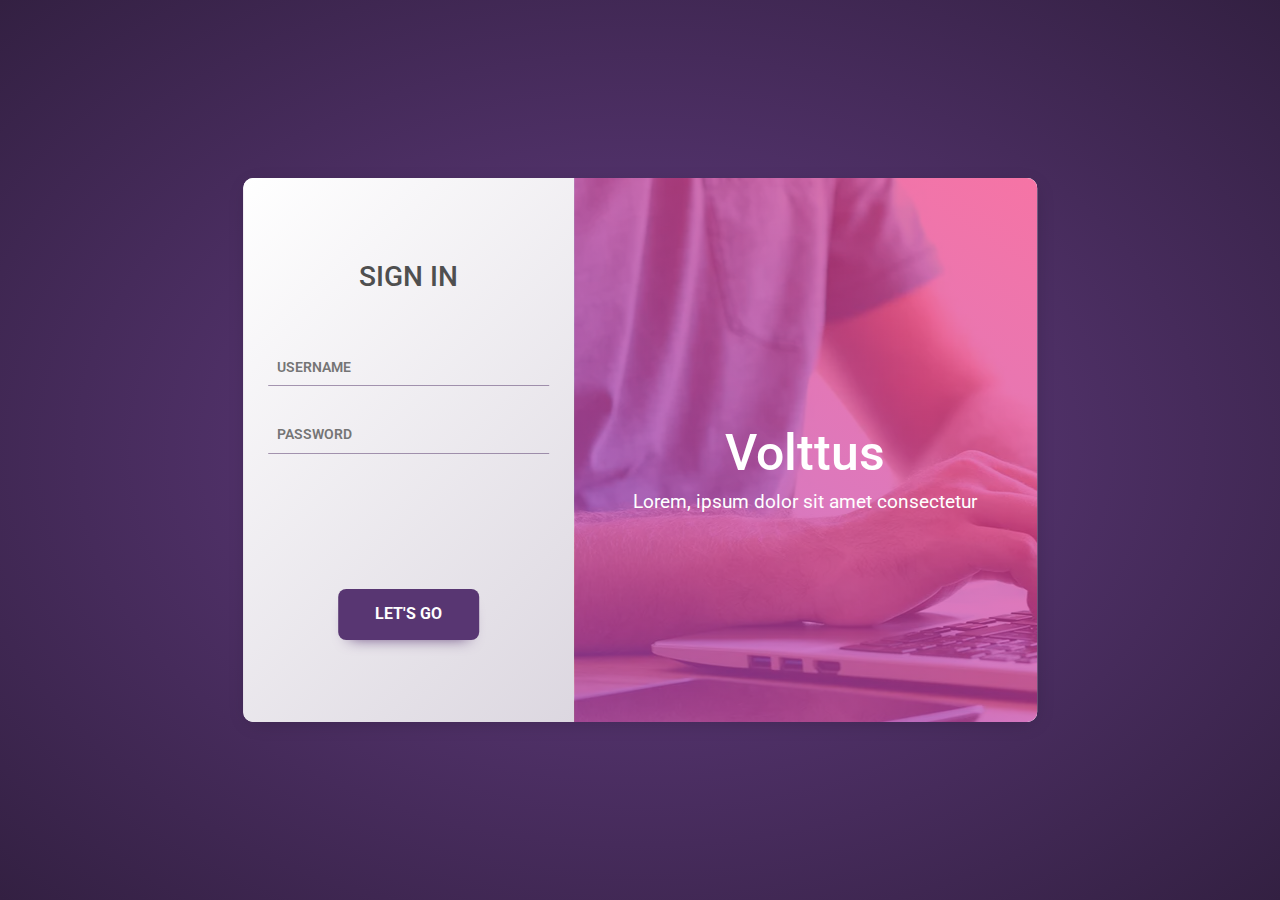
==== index.html @ d5151931 "first commit" ====
<!DOCTYPE html>
<html lang="en">

<head>
  <meta charset="UTF-8" />
  <meta name="viewport" content="width=device-width, initial-scale=1, shrink-to-fit=no" />
  <meta http-equiv="x-ua-compatible" content="ie=edge" />
  <title>Volttus integration test</title>
  <!-- MDB icon -->
  <link rel="icon" href="img/mdb-favicon.ico" type="image/x-icon" />
  <!-- Font Awesome -->
  <link rel="stylesheet" href="https://cdnjs.cloudflare.com/ajax/libs/font-awesome/6.0.0/css/all.min.css" />
  <!-- Google Fonts Roboto -->
  <link rel="stylesheet" href="https://fonts.googleapis.com/css2?family=Roboto:wght@300;400;500;700;900&display=swap" />
  <!-- MDB -->
  <link rel="stylesheet" href="css/mdb.min.css" />

  <link href="css/mermaid.min.css" rel="stylesheet" />
  <link href="css/styles.css" rel="stylesheet" />
  <script src="js/gridjs.umd.js"></script>

</head>

<body>
  <!-- Start your project here-->
  <div class="container-fluid no-padding">

    <section class="login">

      <div class="row">
        <div class="d-sm-none img-center">
          <img src="img/logo.png" alt="" class="img-size">
        </div>
        <div class="login_box no-padding">
        
          <!-- <div class="left"> -->
          <div class="col-sm-5 left">
            <div class="contact">

             
              <form action="" onsubmit="return false">
                <h3>SIGN IN</h3>
                <input type="text" placeholder="USERNAME">
                <input type="text" placeholder="PASSWORD">
                <button id="login-btn" class="submit-btn">LET'S GO</button>

              </form>
            </div>
          </div>
          <!-- </div> -->
          <!-- <div class="right"> -->
          <div class="col-sm-7 right d-none  d-sm-block">
            <div class="right-text">
              <h2>Volttus</h2>
              
              <h5>Lorem, ipsum dolor sit amet consectetur </h5>
            </div>
          </div>

          <!-- </div> -->
        </div>
      </div>

    </section>


    <!-- 
    <div class="d-flex justify-content-center align-items-center" style="height: 100vh">
      <div class="text-center">
        <img class="mb-4" src="https://mdbootstrap.com/img/logo/mdb-transparent-250px.png"
          style="width: 250px; height: 90px" />
        <h5 class="mb-3">Thank you for using our product. We're glad you're with us.</h5>
        <p class="mb-3">MDB Team</p>
        <a class="btn btn-primary btn-lg" href="https://mdbootstrap.com/docs/standard/getting-started/" target="_blank"
          role="button">Start MDB tutorial</a>

          <div id="wrapper"></div>
      </div>

      -->


  </div>

  <!-- End your project here-->

  <!-- MDB -->
  <script type="text/javascript" src="js/mdb.min.js"></script>


  <!-- Custom scripts -->

  <script type="text/javascript" src="js/main.js"></script>

  <script type="text/javascript">
    document.addEventListener("DOMContentLoaded", initializing, false);
  </script>

</body>

</html>
---- css/mermaid.min.css ----
.gridjs-footer button,.gridjs-head button{background-color:transparent;background-image:none;border:none;cursor:pointer;margin:0;outline:none;padding:0}.gridjs-temp{position:relative}.gridjs-head{margin-bottom:5px;padding:5px 1px;width:100%}.gridjs-head:after{clear:both;content:"";display:block}.gridjs-head:empty{border:none;padding:0}.gridjs-container{color:#000;display:inline-block;overflow:hidden;padding:2px;position:relative;z-index:0}.gridjs-footer{background-color:#fff;border-bottom-width:1px;border-color:#e5e7eb;border-radius:0 0 8px 8px;border-top:1px solid #e5e7eb;box-shadow:0 1px 3px 0 rgba(0,0,0,.1),0 1px 2px 0 rgba(0,0,0,.26);display:block;padding:12px 24px;position:relative;width:100%;z-index:5}.gridjs-footer:empty{border:none;padding:0}input.gridjs-input{-webkit-appearance:none;-moz-appearance:none;appearance:none;background-color:#fff;border:1px solid #d2d6dc;border-radius:5px;font-size:14px;line-height:1.45;outline:none;padding:10px 13px}input.gridjs-input:focus{border-color:#9bc2f7;box-shadow:0 0 0 3px rgba(149,189,243,.5)}.gridjs-pagination{color:#3d4044}.gridjs-pagination:after{clear:both;content:"";display:block}.gridjs-pagination .gridjs-summary{float:left;margin-top:5px}.gridjs-pagination .gridjs-pages{float:right}.gridjs-pagination .gridjs-pages button{background-color:#fff;border:1px solid #d2d6dc;border-right:none;outline:none;padding:5px 14px;-webkit-user-select:none;-moz-user-select:none;user-select:none}.gridjs-pagination .gridjs-pages button:focus{border-right:1px solid #d2d6dc;box-shadow:0 0 0 2px rgba(149,189,243,.5);margin-right:-1px;position:relative}.gridjs-pagination .gridjs-pages button:hover{background-color:#f7f7f7;color:#3c4257;outline:none}.gridjs-pagination .gridjs-pages button:disabled,.gridjs-pagination .gridjs-pages button:hover:disabled,.gridjs-pagination .gridjs-pages button[disabled]{background-color:#fff;color:#6b7280;cursor:default}.gridjs-pagination .gridjs-pages button.gridjs-spread{background-color:#fff;box-shadow:none;cursor:default}.gridjs-pagination .gridjs-pages button.gridjs-currentPage{background-color:#f7f7f7;font-weight:700}.gridjs-pagination .gridjs-pages button:last-child{border-bottom-right-radius:6px;border-right:1px solid #d2d6dc;border-top-right-radius:6px}.gridjs-pagination .gridjs-pages button:first-child{border-bottom-left-radius:6px;border-top-left-radius:6px}.gridjs-pagination .gridjs-pages button:last-child:focus{margin-right:0}button.gridjs-sort{background-color:transparent;background-position-x:center;background-repeat:no-repeat;background-size:contain;border:none;cursor:pointer;float:right;height:24px;margin:0;outline:none;padding:0;width:13px}button.gridjs-sort-neutral{background-image:url("[data-uri]");background-position-y:center;opacity:.3}button.gridjs-sort-asc{background-image:url("[data-uri]");background-position-y:35%;background-size:10px}button.gridjs-sort-desc{background-image:url("[data-uri]");background-position-y:65%;background-size:10px}button.gridjs-sort:focus{outline:none}table.gridjs-table{border-collapse:collapse;display:table;margin:0;max-width:100%;overflow:auto;padding:0;table-layout:fixed;text-align:left;width:100%}.gridjs-tbody,td.gridjs-td{background-color:#fff}td.gridjs-td{border:1px solid #e5e7eb;box-sizing:content-box;padding:12px 24px}td.gridjs-td:first-child{border-left:none}td.gridjs-td:last-child{border-right:none}td.gridjs-message{text-align:center}th.gridjs-th{background-color:#f9fafb;border:1px solid #e5e7eb;border-top:none;box-sizing:border-box;color:#6b7280;outline:none;padding:14px 24px;position:relative;-webkit-user-select:none;-moz-user-select:none;user-select:none;vertical-align:middle;white-space:nowrap}th.gridjs-th .gridjs-th-content{float:left;overflow:hidden;text-overflow:ellipsis;width:100%}th.gridjs-th-sort{cursor:pointer}th.gridjs-th-sort .gridjs-th-content{width:calc(100% - 15px)}th.gridjs-th-sort:focus,th.gridjs-th-sort:hover{background-color:#e5e7eb}th.gridjs-th-fixed{box-shadow:0 1px 0 0 #e5e7eb;position:sticky}@supports (-moz-appearance:none){th.gridjs-th-fixed{box-shadow:0 0 0 1px #e5e7eb}}th.gridjs-th:first-child{border-left:none}th.gridjs-th:last-child{border-right:none}.gridjs-tr{border:none}.gridjs-tr-selected td{background-color:#ebf5ff}.gridjs-tr:last-child td{border-bottom:0}.gridjs *,.gridjs :after,.gridjs :before{box-sizing:border-box}.gridjs-wrapper{-webkit-font-smoothing:antialiased;-moz-osx-font-smoothing:grayscale;border-color:#e5e7eb;border-radius:8px 8px 0 0;border-top-width:1px;box-shadow:0 1px 3px 0 rgba(0,0,0,.1),0 1px 2px 0 rgba(0,0,0,.26);display:block;overflow:auto;position:relative;width:100%;z-index:1}.gridjs-wrapper:nth-last-of-type(2){border-bottom-width:1px;border-radius:8px}.gridjs-search{float:left}.gridjs-search-input{width:250px}.gridjs-loading-bar{background-color:#fff;opacity:.5;z-index:10}.gridjs-loading-bar,.gridjs-loading-bar:after{bottom:0;left:0;position:absolute;right:0;top:0}.gridjs-loading-bar:after{animation:shimmer 2s infinite;background-image:linear-gradient(90deg,hsla(0,0%,80%,0),hsla(0,0%,80%,.2) 20%,hsla(0,0%,80%,.5) 60%,hsla(0,0%,80%,0));content:"";transform:translateX(-100%)}@keyframes shimmer{to{transform:translateX(100%)}}.gridjs-td .gridjs-checkbox{cursor:pointer;display:block;margin:auto}.gridjs-resizable{bottom:0;position:absolute;right:0;top:0;width:5px}.gridjs-resizable:hover{background-color:#9bc2f7;cursor:ew-resize}
---- css/styles.css ----
img{
	width: 100%;
}

.login {
    height: 100vh;
    width: 100%;
    background: radial-gradient(#653d84, #332042);
    position: relative;
}

.no-padding {
    padding: 0px;
}


.login_box {
    width: 62vw;
    height: 34rem;
    position: absolute;
    top: 50%;
    left: 50%;
    transform: translate(-50%,-50%);
    background: #fff;
    border-radius: 10px;
    box-shadow: 1px 4px 22px -8px #0004;
    display: flex;
    overflow: hidden;
}

@media (max-width: 640px) {
    .login_box {
       width: 89vw;
       height: 29rem;
    }
}



.login_box .left{
   /* width: 41%;  */
  height: 100%;
  padding: 25px 25px;
  
}
.login_box .right{
  /* width: 59%; */
  height: 100%  
}


.left .contact{
	display: flex;
    align-items: center;
    justify-content: center;
    align-self: center;
    height: 100%;
    /* width: 73%; */
    margin: auto;
}

.left h3{
  text-align: center;
  margin-bottom: 40px;
}

.left input {
    border: none;
    width: 80%;
    margin: 15px 0px;
    border-bottom: 1px solid #4f30677d;
    padding: 7px 9px;
    width: 100%;
    overflow: hidden;
    background: transparent;
    font-weight: 600;
    font-size: 14px;
}
.left{
	background: linear-gradient(-45deg, #dcd7e0, #fff);
}

.submit-btn {
    border: none;
    padding: 0.8rem 2.3rem;
    border-radius: 8px;
    display: block;
    margin: auto;
    margin-top: 120px;
    background: #583672;
    color: #fff;
    font-weight: bold;
    -webkit-box-shadow: 0px 9px 15px -11px rgba(88,54,114,1);
    -moz-box-shadow: 0px 9px 15px -11px rgba(88,54,114,1);
    box-shadow: 0px 9px 15px -11px rgba(88,54,114,1);
}



.right {
	background: linear-gradient(212.38deg, rgba(242, 57, 127, 0.7) 0%, rgba(175, 70, 189, 0.71) 100%),
    url('../img/main.jpg');
	color: #fff;
	position: relative;
}

.right .right-text{
  height: 100%;
  position: relative;
  transform: translate(0%, 45%);
}
.right-text h2{
  display: block;
  width: 100%;
  text-align: center;
  font-size: 50px;
  font-weight: 500;
}
.right-text h5{
  display: block;
  width: 100%;
  text-align: center;
  font-size: 19px;
  font-weight: 400;
}

.right .right-inductor{
  position: absolute;
  width: 70px;
  height: 7px;
  background: #fff0;
  left: 50%;
  bottom: 70px;
  transform: translate(-50%, 0%);
}
.top_link img {
    width: 28px;
    padding-right: 7px;
    margin-top: -3px;
}

.img-size {
    width: 55vw;
}

.img-center {
    display: flex;
  align-items: center;
  justify-content: center;
  margin-top: 10px;
}
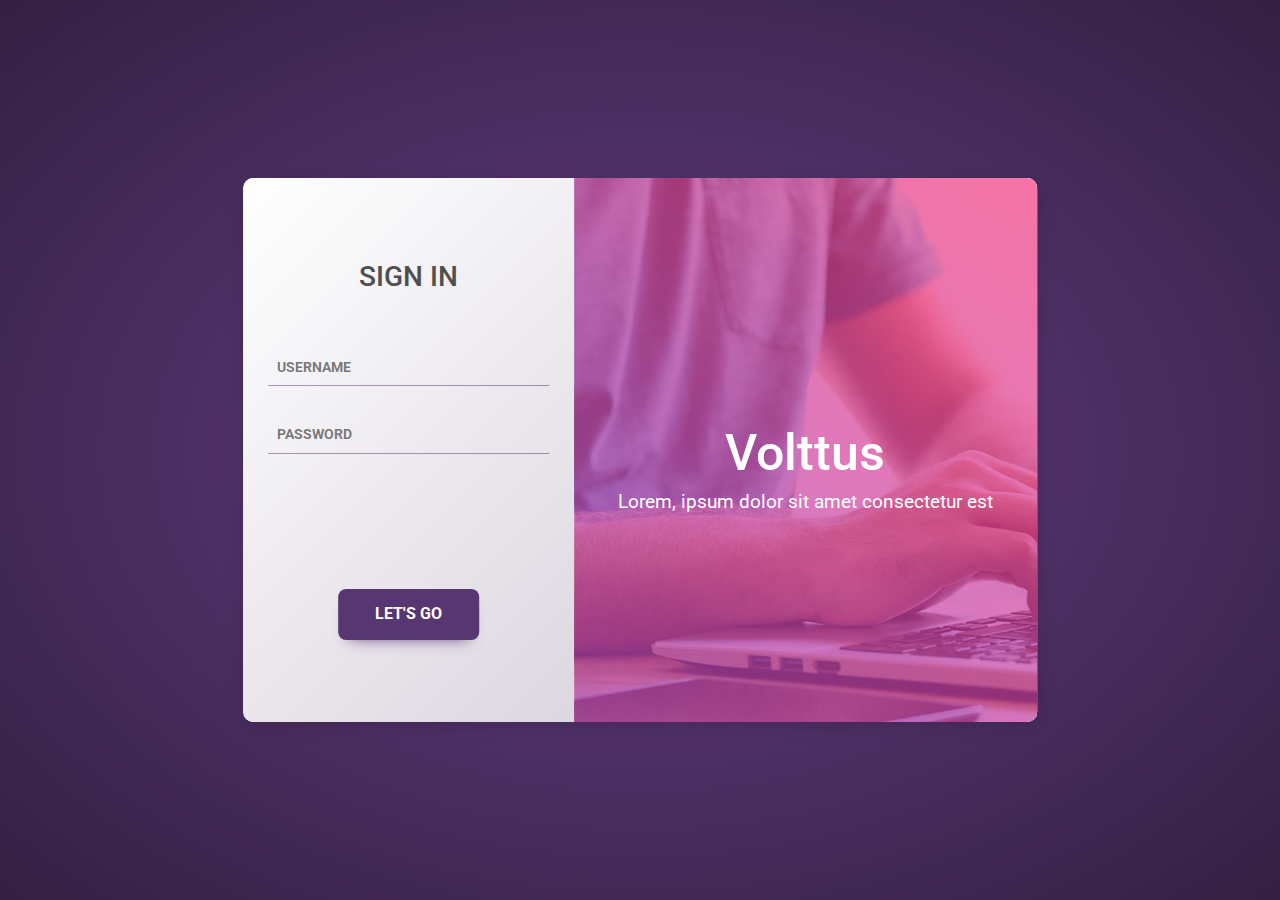
==== commit adc2e896: "eliminating src" ====
--- a/index.html
+++ b/index.html
@@ -53,7 +53,7 @@
             <div class="right-text">
               <h2>Volttus</h2>
               
-              <h5>Lorem, ipsum dolor sit amet consectetur </h5>
+              <h5>Lorem, ipsum dolor sit amet consectetur est </h5>
             </div>
           </div>
 
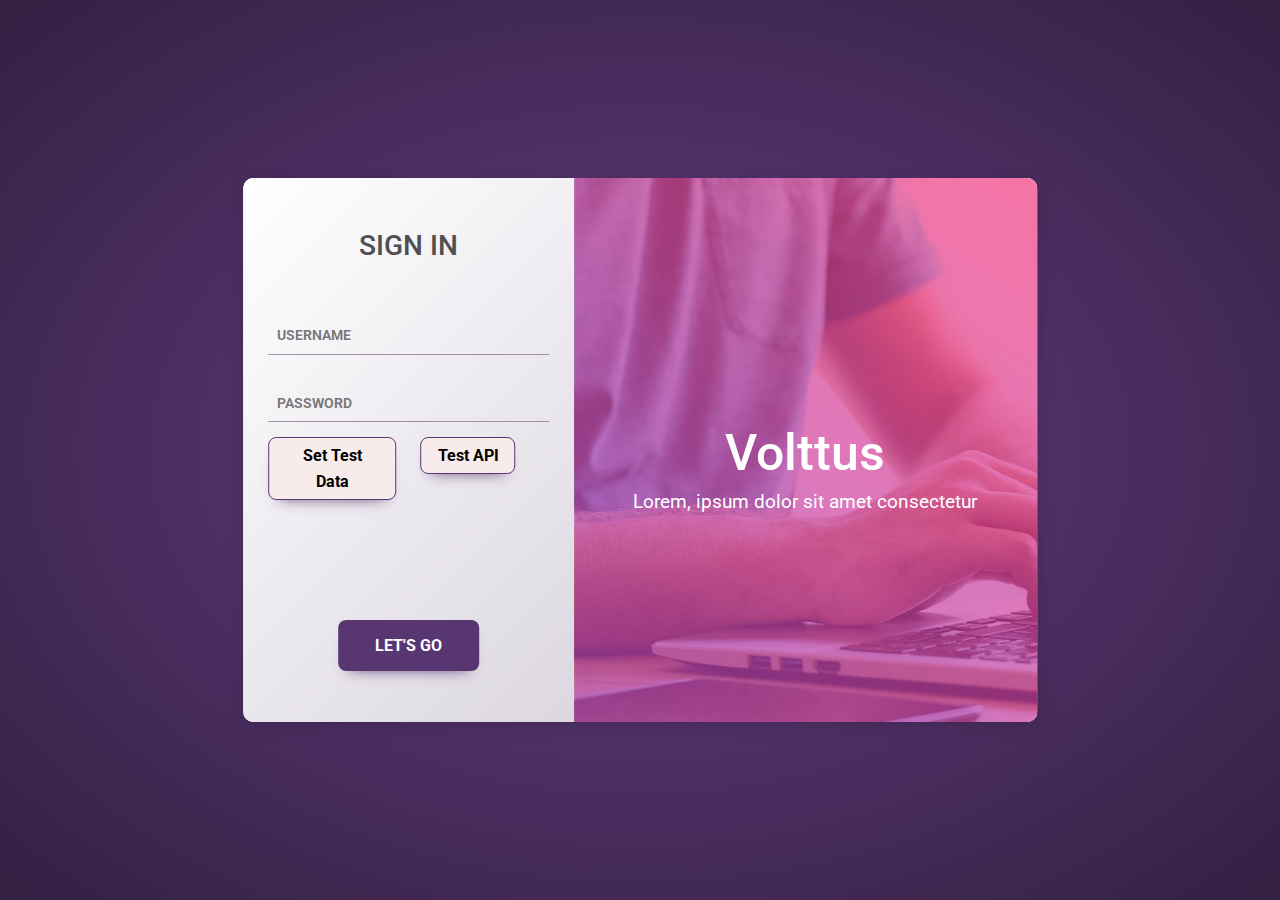
==== commit f94c8a7f: "testing redirection to url" ====
--- a/index.html
+++ b/index.html
@@ -19,6 +19,8 @@
   <link href="css/styles.css" rel="stylesheet" />
   <script src="js/gridjs.umd.js"></script>
 
+
+
 </head>
 
 <body>
@@ -32,19 +34,28 @@
           <img src="img/logo.png" alt="" class="img-size">
         </div>
         <div class="login_box no-padding">
-        
+
           <!-- <div class="left"> -->
           <div class="col-sm-5 left">
             <div class="contact">
 
-             
               <form action="" onsubmit="return false">
                 <h3>SIGN IN</h3>
-                <input type="text" placeholder="USERNAME">
-                <input type="text" placeholder="PASSWORD">
+
+
+                <input type="text" placeholder="USERNAME" id="usr">
+                <input type="password" placeholder="PASSWORD" id="pass">
+                <div class="row">
+                  <div class="col"><button id="test-data-btn"  >Set Test Data</button></div>
+                  <div class="col"><button id="test-api-btn"  >Test API</button></div>
+
+                </div>
+
+                
+
                 <button id="login-btn" class="submit-btn">LET'S GO</button>
+              </form>
 
-              </form>
             </div>
           </div>
           <!-- </div> -->
@@ -52,8 +63,8 @@
           <div class="col-sm-7 right d-none  d-sm-block">
             <div class="right-text">
               <h2>Volttus</h2>
-              
-              <h5>Lorem, ipsum dolor sit amet consectetur est </h5>
+
+              <h5>Lorem, ipsum dolor sit amet consectetur </h5>
             </div>
           </div>
 
@@ -82,10 +93,21 @@
 
   </div>
 
-  <!-- End your project here-->
+  
 
-  <!-- MDB -->
+  <!-- Material Boostrap -->
   <script type="text/javascript" src="js/mdb.min.js"></script>
+
+  <!-- Sweet Alert -->
+  <!-- <script src="https://cdn.jsdelivr.net/npm/sweetalert2@11"></script> -->
+
+  <script src="js/sweetalert2@11.js"></script>
+
+  <!-- Axios -->
+  <!-- <script src="https://unpkg.com/axios/dist/axios.min.js"></script> -->
+  <script src="js/axios.min.js"></script>
+
+
 
 
   <!-- Custom scripts -->
--- a/css/styles.css
+++ b/css/styles.css
@@ -96,6 +96,23 @@
 }
 
 
+ #test-data-btn, #test-api-btn {
+  border: none;
+  padding: 0.3rem 1rem;
+  border-radius: 8px;
+  /* display: block; */
+  margin: auto;
+  background: #f7ebeb;
+  border: 1px solid #583672;
+  
+  /* background: #583672;
+  color: #fff; */
+  font-weight: bold;
+  -webkit-box-shadow: 0px 9px 15px -11px rgba(88,54,114,1);
+  -moz-box-shadow: 0px 9px 15px -11px rgba(88,54,114,1);
+  box-shadow: 0px 9px 15px -11px rgba(88,54,114,1);
+}
+
 
 .right {
 	background: linear-gradient(212.38deg, rgba(242, 57, 127, 0.7) 0%, rgba(175, 70, 189, 0.71) 100%),
